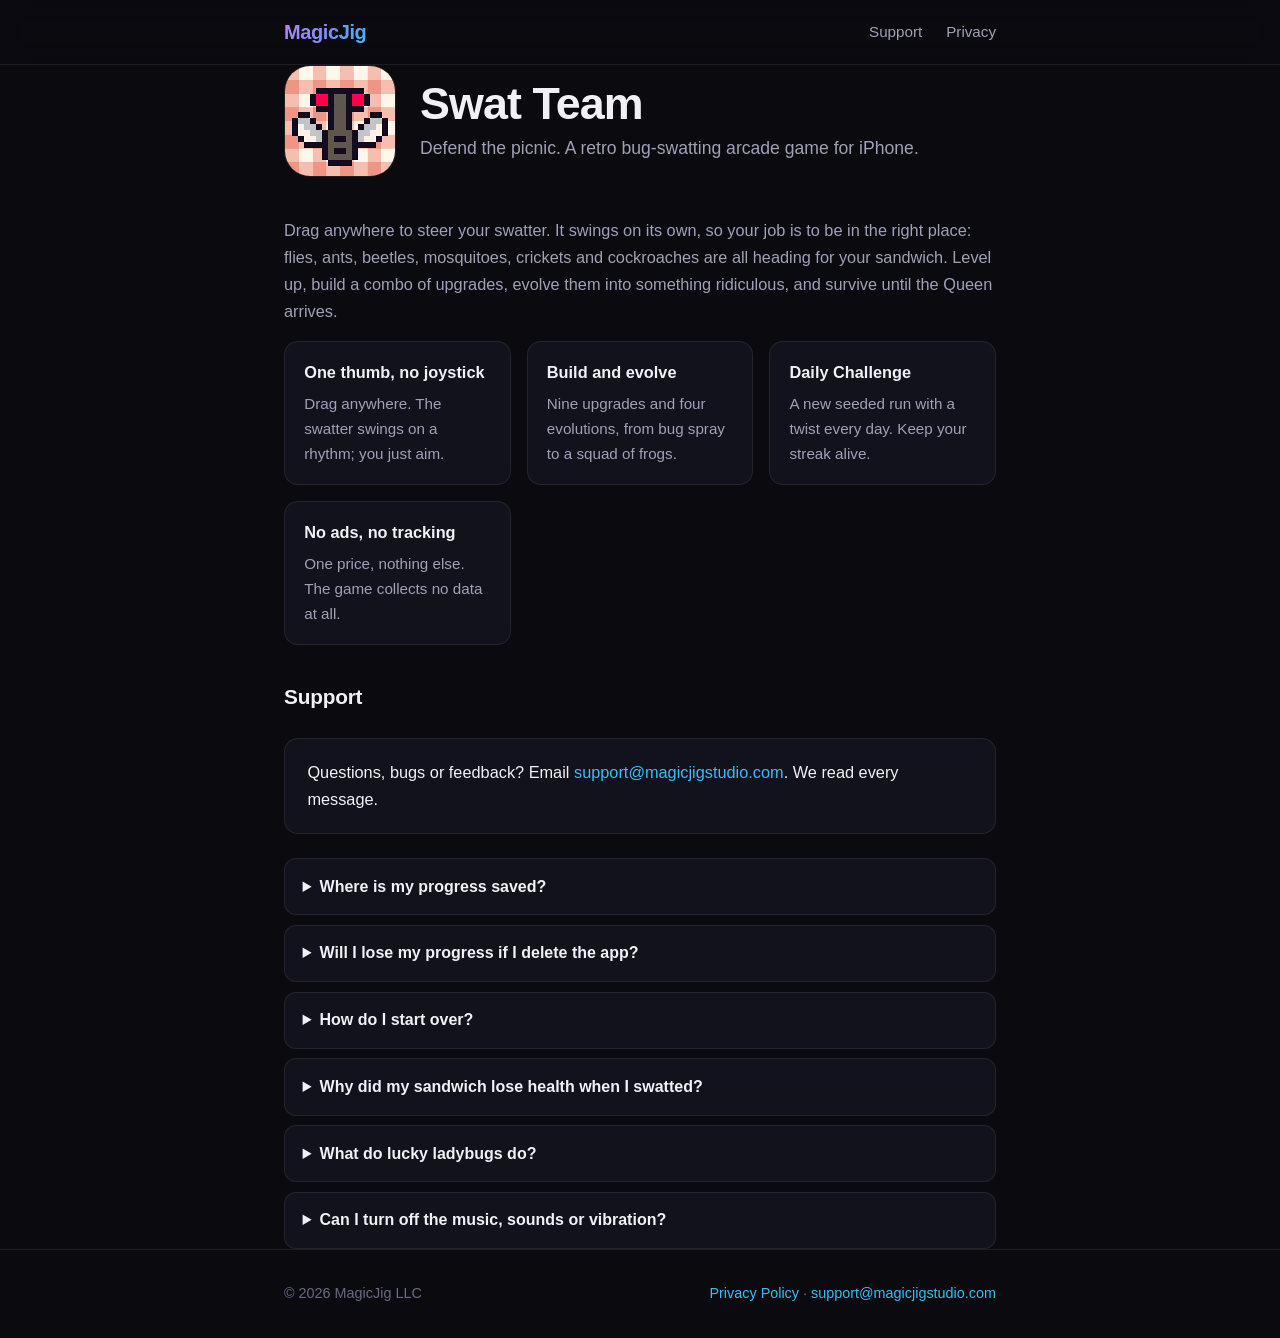
==== swatteam/index.html @ 0065e321 "Add Swat Team game page and privacy policy - /swatteam/: game overview, features, support contact an" ====
<!DOCTYPE html>
<html lang="en">
<head>
  <meta charset="UTF-8" />
  <meta name="viewport" content="width=device-width, initial-scale=1.0" />
  <title>Swat Team — MagicJig</title>
  <meta name="description" content="Swat Team is a retro bug-swatting arcade game for iPhone. Defend the picnic from flies, ants, beetles and the Queen. Support and information." />
  <link rel="icon" href="/swatteam/icon.png" />
  <link rel="stylesheet" href="/assets/site.css" />
</head>
<body>
  <header>
    <div class="container nav">
      <a class="brand" href="/">MagicJig</a>
      <nav class="nav-links">
        <a href="#support">Support</a>
        <a href="/swatteam/privacy/">Privacy</a>
      </nav>
    </div>
  </header>

  <main class="container">
    <div class="app-hero">
      <img class="app-icon" src="/swatteam/icon.png" alt="Swat Team app icon: a pixel-art fly on a picnic tablecloth" />
      <div>
        <h1>Swat Team</h1>
        <p>Defend the picnic. A retro bug-swatting arcade game for iPhone.</p>
      </div>
    </div>

    <p>
      Drag anywhere to steer your swatter. It swings on its own, so your job is to be in the
      right place: flies, ants, beetles, mosquitoes, crickets and cockroaches are all heading for
      your sandwich. Level up, build a combo of upgrades, evolve them into something ridiculous, and
      survive until the Queen arrives.
    </p>

    <div class="features">
      <div class="feature">
        <h3>One thumb, no joystick</h3>
        <p>Drag anywhere. The swatter swings on a rhythm; you just aim.</p>
      </div>
      <div class="feature">
        <h3>Build and evolve</h3>
        <p>Nine upgrades and four evolutions, from bug spray to a squad of frogs.</p>
      </div>
      <div class="feature">
        <h3>Daily Challenge</h3>
        <p>A new seeded run with a twist every day. Keep your streak alive.</p>
      </div>
      <div class="feature">
        <h3>No ads, no tracking</h3>
        <p>One price, nothing else. The game collects no data at all.</p>
      </div>
    </div>

    <h2 id="support">Support</h2>
    <div class="callout">
      <p>Questions, bugs or feedback? Email <a href="mailto:support@magicjigstudio.com?subject=Swat%20Team">support@magicjigstudio.com</a>. We read every message.</p>
    </div>

    <details>
      <summary>Where is my progress saved?</summary>
      <p>On your iPhone only. Crumbs, perks, unlocked swatters, best scores and daily streaks are stored on the device and are not uploaded anywhere.</p>
    </details>
    <details>
      <summary>Will I lose my progress if I delete the app?</summary>
      <p>Yes. Because progress lives only on your device, deleting the app removes it. It is included in your regular iPhone backups, so restoring a backup brings it back.</p>
    </details>
    <details>
      <summary>How do I start over?</summary>
      <p>Open Settings in the game and tap Reset Progress.</p>
    </details>
    <details>
      <summary>Why did my sandwich lose health when I swatted?</summary>
      <p>Swatting the plate squashes your own sandwich. Aim just outside the plate to clear bugs that have landed on it. The plate glows red when your swat would hit it.</p>
    </details>
    <details>
      <summary>What do lucky ladybugs do?</summary>
      <p>They're rare and fast. Catch one in a swat to restore some food and earn an extra reroll.</p>
    </details>
    <details>
      <summary>Can I turn off the music, sounds or vibration?</summary>
      <p>Yes, each has its own switch in the game's Settings. The game also respects your iPhone's silent switch and the Reduce Motion accessibility setting.</p>
    </details>
  </main>

  <footer>
    <div class="container footer-inner">
      <span>&copy; 2026 MagicJig LLC</span>
      <span><a href="/swatteam/privacy/">Privacy Policy</a> · <a href="mailto:support@magicjigstudio.com">support@magicjigstudio.com</a></span>
    </div>
  </footer>
</body>
</html>
---- assets/site.css ----
*, *::before, *::after { box-sizing: border-box; margin: 0; padding: 0; }

:root {
  --bg: #0a0a0f;
  --bg-soft: #12121c;
  --text: #f0f0f5;
  --muted: #a0a0b8;
  --faint: #6a6a85;
  --border: rgba(255, 255, 255, 0.08);
  --accent-1: #c084fc;
  --accent-2: #818cf8;
  --accent-3: #38bdf8;
  --grad: linear-gradient(135deg, var(--accent-1) 0%, var(--accent-2) 50%, var(--accent-3) 100%);
}

body {
  font-family: -apple-system, BlinkMacSystemFont, "Segoe UI", Helvetica, Arial, sans-serif;
  background: var(--bg);
  color: var(--text);
  line-height: 1.65;
  -webkit-font-smoothing: antialiased;
}

a { color: var(--accent-3); text-decoration: none; }
a:hover { text-decoration: underline; }

.container { width: 100%; max-width: 760px; margin: 0 auto; padding: 0 1.5rem; }

header {
  position: sticky; top: 0; z-index: 10;
  background: rgba(10, 10, 15, 0.8);
  backdrop-filter: blur(12px);
  border-bottom: 1px solid var(--border);
}
.nav { display: flex; align-items: center; justify-content: space-between; height: 64px; }
.brand {
  font-weight: 800; font-size: 1.25rem; letter-spacing: -0.02em;
  background: var(--grad); -webkit-background-clip: text; -webkit-text-fill-color: transparent; background-clip: text;
}
.nav-links { display: flex; gap: 1.5rem; font-size: 0.95rem; }
.nav-links a { color: var(--muted); }
.nav-links a:hover { color: var(--text); text-decoration: none; }

main { padding: 3.5rem 0 4rem; }

.app-hero { display: flex; gap: 1.5rem; align-items: center; margin-bottom: 2.5rem; }
.app-icon {
  width: 112px; height: 112px; border-radius: 26px; flex-shrink: 0;
  image-rendering: pixelated; border: 1px solid var(--border);
}
.app-hero h1 { font-size: clamp(2rem, 6vw, 2.8rem); letter-spacing: -0.02em; line-height: 1.1; }
.app-hero p { color: var(--muted); font-size: 1.1rem; margin-top: 0.4rem; }

h1.page-title { font-size: clamp(1.9rem, 5vw, 2.4rem); letter-spacing: -0.02em; line-height: 1.15; }
.updated { color: var(--faint); font-size: 0.95rem; margin-top: 0.4rem; margin-bottom: 2rem; }

h2 { font-size: 1.3rem; margin: 2.2rem 0 0.7rem; letter-spacing: -0.01em; }
p, li { color: var(--muted); font-size: 1.02rem; }
p + p { margin-top: 0.8rem; }
ul { padding-left: 1.3rem; margin-top: 0.5rem; }
li + li { margin-top: 0.35rem; }
strong { color: var(--text); }

.callout {
  background: var(--bg-soft); border: 1px solid var(--border); border-radius: 14px;
  padding: 1.25rem 1.4rem; margin: 1.5rem 0;
}
.callout p { color: var(--text); }

.features { display: grid; grid-template-columns: repeat(auto-fit, minmax(210px, 1fr)); gap: 1rem; margin-top: 1rem; }
.feature { background: var(--bg-soft); border: 1px solid var(--border); border-radius: 14px; padding: 1.1rem 1.2rem; }
.feature h3 { font-size: 1.02rem; margin-bottom: 0.3rem; }
.feature p { font-size: 0.95rem; }

details { background: var(--bg-soft); border: 1px solid var(--border); border-radius: 12px; padding: 0.9rem 1.1rem; }
details + details { margin-top: 0.6rem; }
summary { cursor: pointer; font-weight: 600; }
details p { margin-top: 0.6rem; }

footer { border-top: 1px solid var(--border); padding: 2rem 0; color: var(--faint); font-size: 0.9rem; }
.footer-inner { display: flex; flex-wrap: wrap; gap: 0.5rem 1.5rem; justify-content: space-between; }

@media (max-width: 520px) {
  .app-hero { flex-direction: column; align-items: flex-start; }
  .nav-links { gap: 1rem; }
}
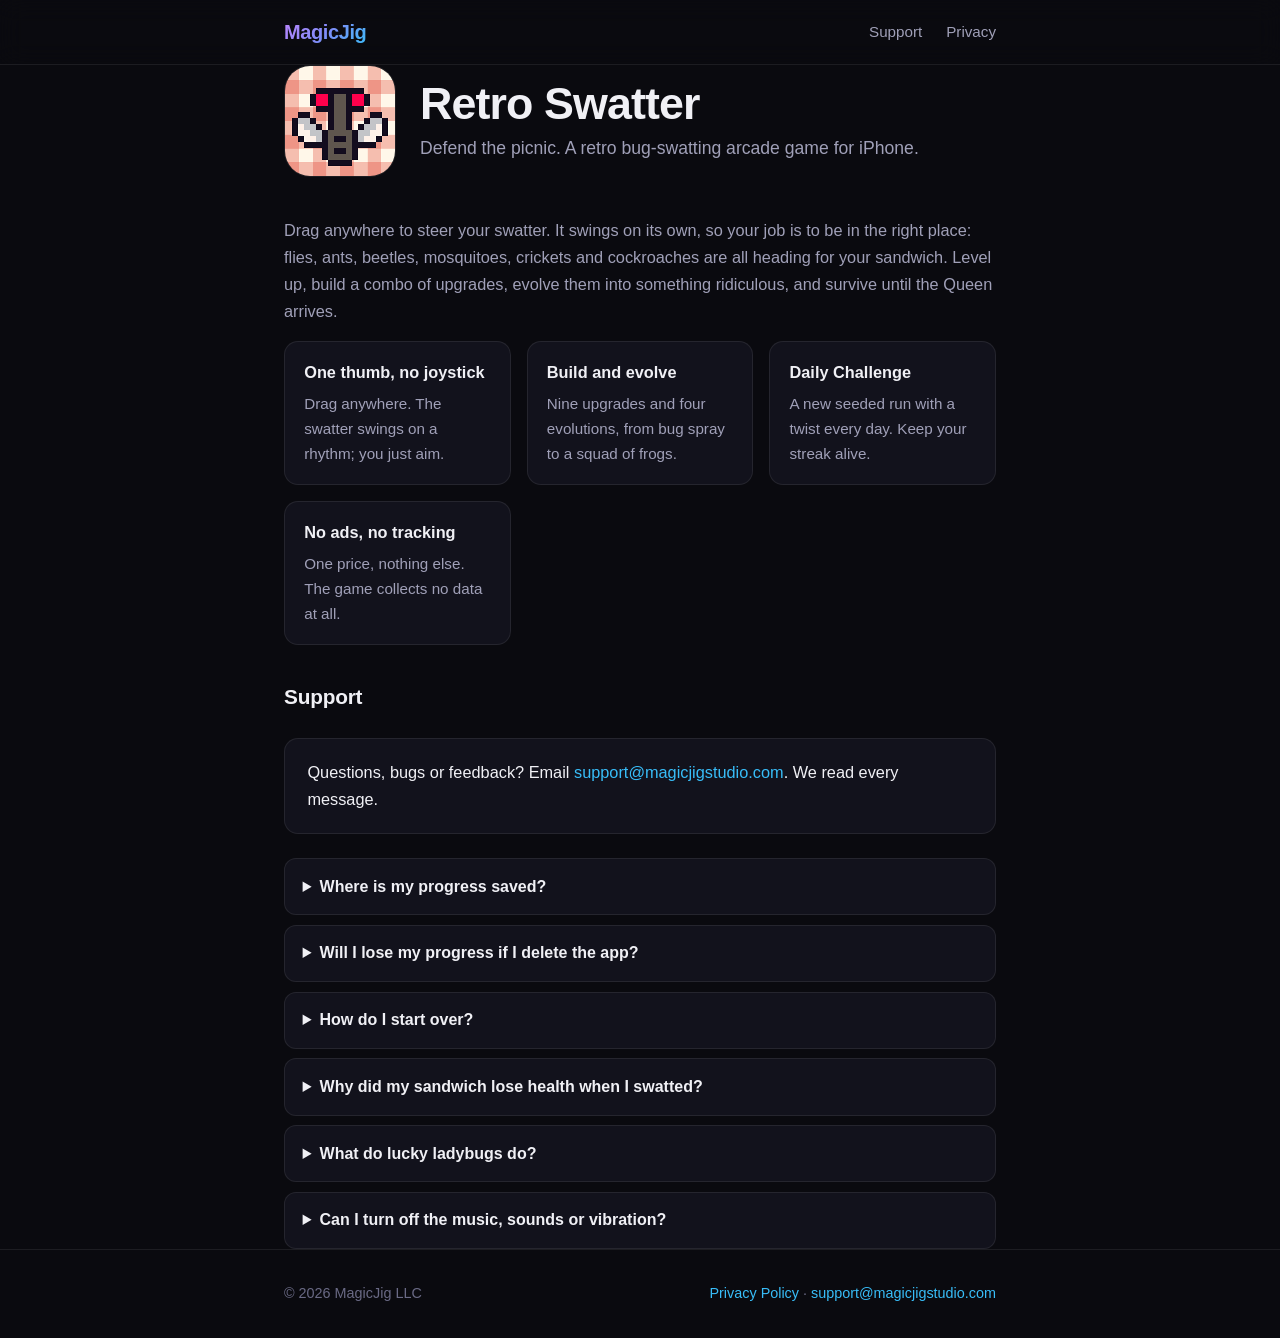
==== commit 13965cba: "Rename Swat Team to Retro Swatter Game page and privacy policy move to /retroswatter/; the old /swat" ====
--- a/swatteam/index.html
+++ b/swatteam/index.html
@@ -2,94 +2,13 @@
 <html lang="en">
 <head>
   <meta charset="UTF-8" />
-  <meta name="viewport" content="width=device-width, initial-scale=1.0" />
-  <title>Swat Team — MagicJig</title>
-  <meta name="description" content="Swat Team is a retro bug-swatting arcade game for iPhone. Defend the picnic from flies, ants, beetles and the Queen. Support and information." />
-  <link rel="icon" href="/swatteam/icon.png" />
-  <link rel="stylesheet" href="/assets/site.css" />
+  <title>Retro Swatter — MagicJig</title>
+  <link rel="canonical" href="https://magicjigstudio.com/retroswatter/" />
+  <meta name="robots" content="noindex" />
+  <meta http-equiv="refresh" content="0; url=/retroswatter/" />
+  <script>location.replace("/retroswatter/" + location.hash);</script>
 </head>
 <body>
-  <header>
-    <div class="container nav">
-      <a class="brand" href="/">MagicJig</a>
-      <nav class="nav-links">
-        <a href="#support">Support</a>
-        <a href="/swatteam/privacy/">Privacy</a>
-      </nav>
-    </div>
-  </header>
-
-  <main class="container">
-    <div class="app-hero">
-      <img class="app-icon" src="/swatteam/icon.png" alt="Swat Team app icon: a pixel-art fly on a picnic tablecloth" />
-      <div>
-        <h1>Swat Team</h1>
-        <p>Defend the picnic. A retro bug-swatting arcade game for iPhone.</p>
-      </div>
-    </div>
-
-    <p>
-      Drag anywhere to steer your swatter. It swings on its own, so your job is to be in the
-      right place: flies, ants, beetles, mosquitoes, crickets and cockroaches are all heading for
-      your sandwich. Level up, build a combo of upgrades, evolve them into something ridiculous, and
-      survive until the Queen arrives.
-    </p>
-
-    <div class="features">
-      <div class="feature">
-        <h3>One thumb, no joystick</h3>
-        <p>Drag anywhere. The swatter swings on a rhythm; you just aim.</p>
-      </div>
-      <div class="feature">
-        <h3>Build and evolve</h3>
-        <p>Nine upgrades and four evolutions, from bug spray to a squad of frogs.</p>
-      </div>
-      <div class="feature">
-        <h3>Daily Challenge</h3>
-        <p>A new seeded run with a twist every day. Keep your streak alive.</p>
-      </div>
-      <div class="feature">
-        <h3>No ads, no tracking</h3>
-        <p>One price, nothing else. The game collects no data at all.</p>
-      </div>
-    </div>
-
-    <h2 id="support">Support</h2>
-    <div class="callout">
-      <p>Questions, bugs or feedback? Email <a href="mailto:support@magicjigstudio.com?subject=Swat%20Team">support@magicjigstudio.com</a>. We read every message.</p>
-    </div>
-
-    <details>
-      <summary>Where is my progress saved?</summary>
-      <p>On your iPhone only. Crumbs, perks, unlocked swatters, best scores and daily streaks are stored on the device and are not uploaded anywhere.</p>
-    </details>
-    <details>
-      <summary>Will I lose my progress if I delete the app?</summary>
-      <p>Yes. Because progress lives only on your device, deleting the app removes it. It is included in your regular iPhone backups, so restoring a backup brings it back.</p>
-    </details>
-    <details>
-      <summary>How do I start over?</summary>
-      <p>Open Settings in the game and tap Reset Progress.</p>
-    </details>
-    <details>
-      <summary>Why did my sandwich lose health when I swatted?</summary>
-      <p>Swatting the plate squashes your own sandwich. Aim just outside the plate to clear bugs that have landed on it. The plate glows red when your swat would hit it.</p>
-    </details>
-    <details>
-      <summary>What do lucky ladybugs do?</summary>
-      <p>They're rare and fast. Catch one in a swat to restore some food and earn an extra reroll.</p>
-    </details>
-    <details>
-      <summary>Can I turn off the music, sounds or vibration?</summary>
-      <p>Yes, each has its own switch in the game's Settings. The game also respects your iPhone's silent switch and the Reduce Motion accessibility setting.</p>
-    </details>
-  </main>
-
-  <footer>
-    <div class="container footer-inner">
-      <span>&copy; 2026 MagicJig LLC</span>
-      <span><a href="/swatteam/privacy/">Privacy Policy</a> · <a href="mailto:support@magicjigstudio.com">support@magicjigstudio.com</a></span>
-    </div>
-  </footer>
+  <p>Swat Team is now Retro Swatter. <a href="/retroswatter/">Continue to the new page</a>.</p>
 </body>
 </html>
